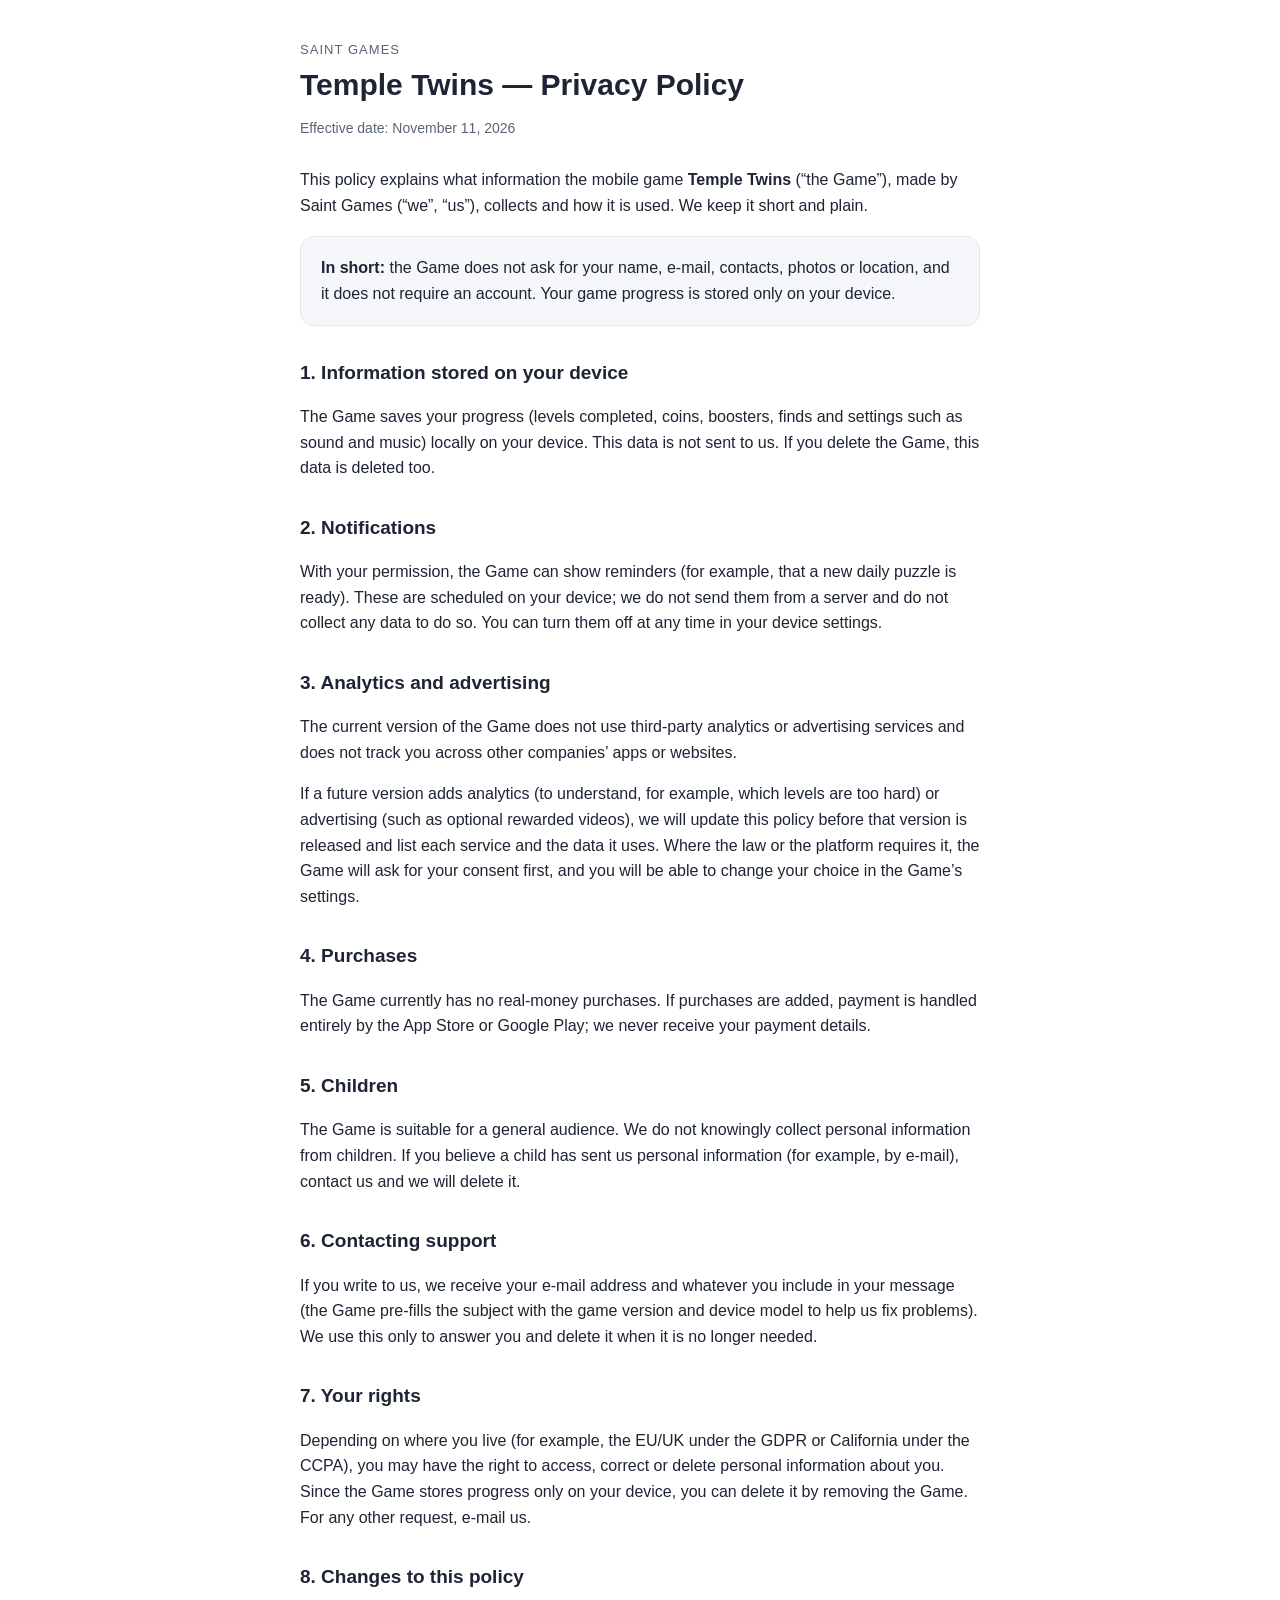
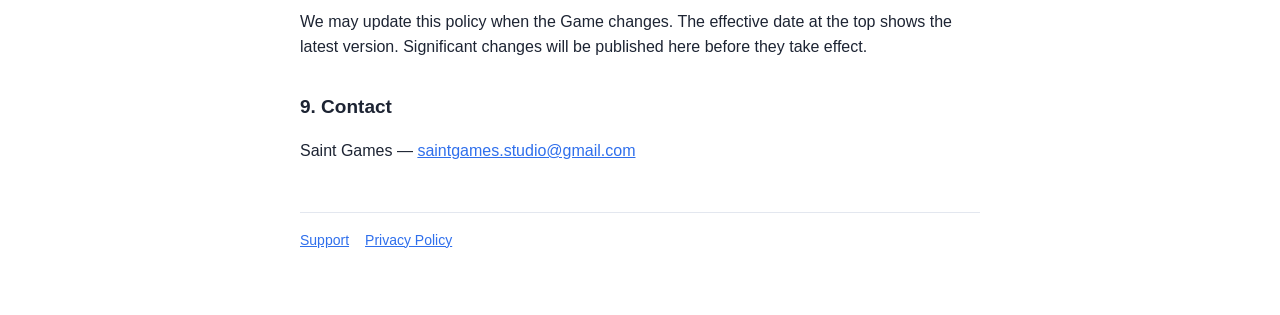
==== templetwins/privacy.html @ 7a2d7cde "Add files via upload" ====
<!doctype html>
<html lang="en">
<head>
<meta charset="utf-8">
<meta name="viewport" content="width=device-width, initial-scale=1">
<title>Temple Twins — Privacy Policy</title>
<link rel="stylesheet" href="../style.css">
</head>
<body>
<main>
  <header>
    <p class="studio">Saint Games</p>
    <h1>Temple Twins — Privacy Policy</h1>
    <p class="muted">Effective date: November 11, 2026</p>
  </header>

  <p>This policy explains what information the mobile game <strong>Temple Twins</strong> (“the Game”), made by Saint Games (“we”, “us”), collects and how it is used. We keep it short and plain.</p>

  <div class="card">
    <strong>In short:</strong> the Game does not ask for your name, e-mail, contacts, photos or location, and it does not require an account. Your game progress is stored only on your device.
  </div>

  <h2>1. Information stored on your device</h2>
  <p>The Game saves your progress (levels completed, coins, boosters, finds and settings such as sound and music) locally on your device. This data is not sent to us. If you delete the Game, this data is deleted too.</p>

  <h2>2. Notifications</h2>
  <p>With your permission, the Game can show reminders (for example, that a new daily puzzle is ready). These are scheduled on your device; we do not send them from a server and do not collect any data to do so. You can turn them off at any time in your device settings.</p>

  <h2>3. Analytics and advertising</h2>
  <p>The current version of the Game does not use third-party analytics or advertising services and does not track you across other companies’ apps or websites.</p>
  <p>If a future version adds analytics (to understand, for example, which levels are too hard) or advertising (such as optional rewarded videos), we will update this policy before that version is released and list each service and the data it uses. Where the law or the platform requires it, the Game will ask for your consent first, and you will be able to change your choice in the Game’s settings.</p>

  <h2>4. Purchases</h2>
  <p>The Game currently has no real-money purchases. If purchases are added, payment is handled entirely by the App Store or Google Play; we never receive your payment details.</p>

  <h2>5. Children</h2>
  <p>The Game is suitable for a general audience. We do not knowingly collect personal information from children. If you believe a child has sent us personal information (for example, by e-mail), contact us and we will delete it.</p>

  <h2>6. Contacting support</h2>
  <p>If you write to us, we receive your e-mail address and whatever you include in your message (the Game pre-fills the subject with the game version and device model to help us fix problems). We use this only to answer you and delete it when it is no longer needed.</p>

  <h2>7. Your rights</h2>
  <p>Depending on where you live (for example, the EU/UK under the GDPR or California under the CCPA), you may have the right to access, correct or delete personal information about you. Since the Game stores progress only on your device, you can delete it by removing the Game. For any other request, e-mail us.</p>

  <h2>8. Changes to this policy</h2>
  <p>We may update this policy when the Game changes. The effective date at the top shows the latest version. Significant changes will be published here before they take effect.</p>

  <h2>9. Contact</h2>
  <p>Saint Games — <a href="mailto:saintgames.studio@gmail.com">saintgames.studio@gmail.com</a></p>

  <footer>
    <nav><a href="support.html">Support</a><a href="privacy.html">Privacy Policy</a></nav>
  </footer>
</main>
</body>
</html>
---- style.css ----
:root { --ink: #1d2433; --ink2: #5a6478; --line: #e3e7ef; --bg: #ffffff; --soft: #f5f7fb; --accent: #2f6fec; }
@media (prefers-color-scheme: dark) {
  :root { --ink: #e8ecf4; --ink2: #a3adc2; --line: #2c3446; --bg: #131826; --soft: #1a2133; --accent: #7aa5ff; }
}
* { box-sizing: border-box; }
body { margin: 0; background: var(--bg); color: var(--ink); font: 16px/1.6 -apple-system, BlinkMacSystemFont, "Segoe UI", Roboto, Helvetica, Arial, sans-serif; }
main { max-width: 720px; margin: 0 auto; padding: 40px 20px 64px; }
header { margin-bottom: 28px; }
.studio { font-size: 13px; letter-spacing: .08em; text-transform: uppercase; color: var(--ink2); margin: 0 0 6px; }
h1 { font-size: 30px; line-height: 1.2; margin: 0 0 6px; }
h2 { font-size: 19px; margin: 32px 0 8px; }
p, li { color: var(--ink); }
.muted { color: var(--ink2); font-size: 14px; }
ul { padding-left: 20px; }
a { color: var(--accent); }
.card { background: var(--soft); border: 1px solid var(--line); border-radius: 14px; padding: 18px 20px; margin: 18px 0; }
footer { margin-top: 48px; padding-top: 16px; border-top: 1px solid var(--line); font-size: 14px; color: var(--ink2); }
nav a { margin-right: 16px; }
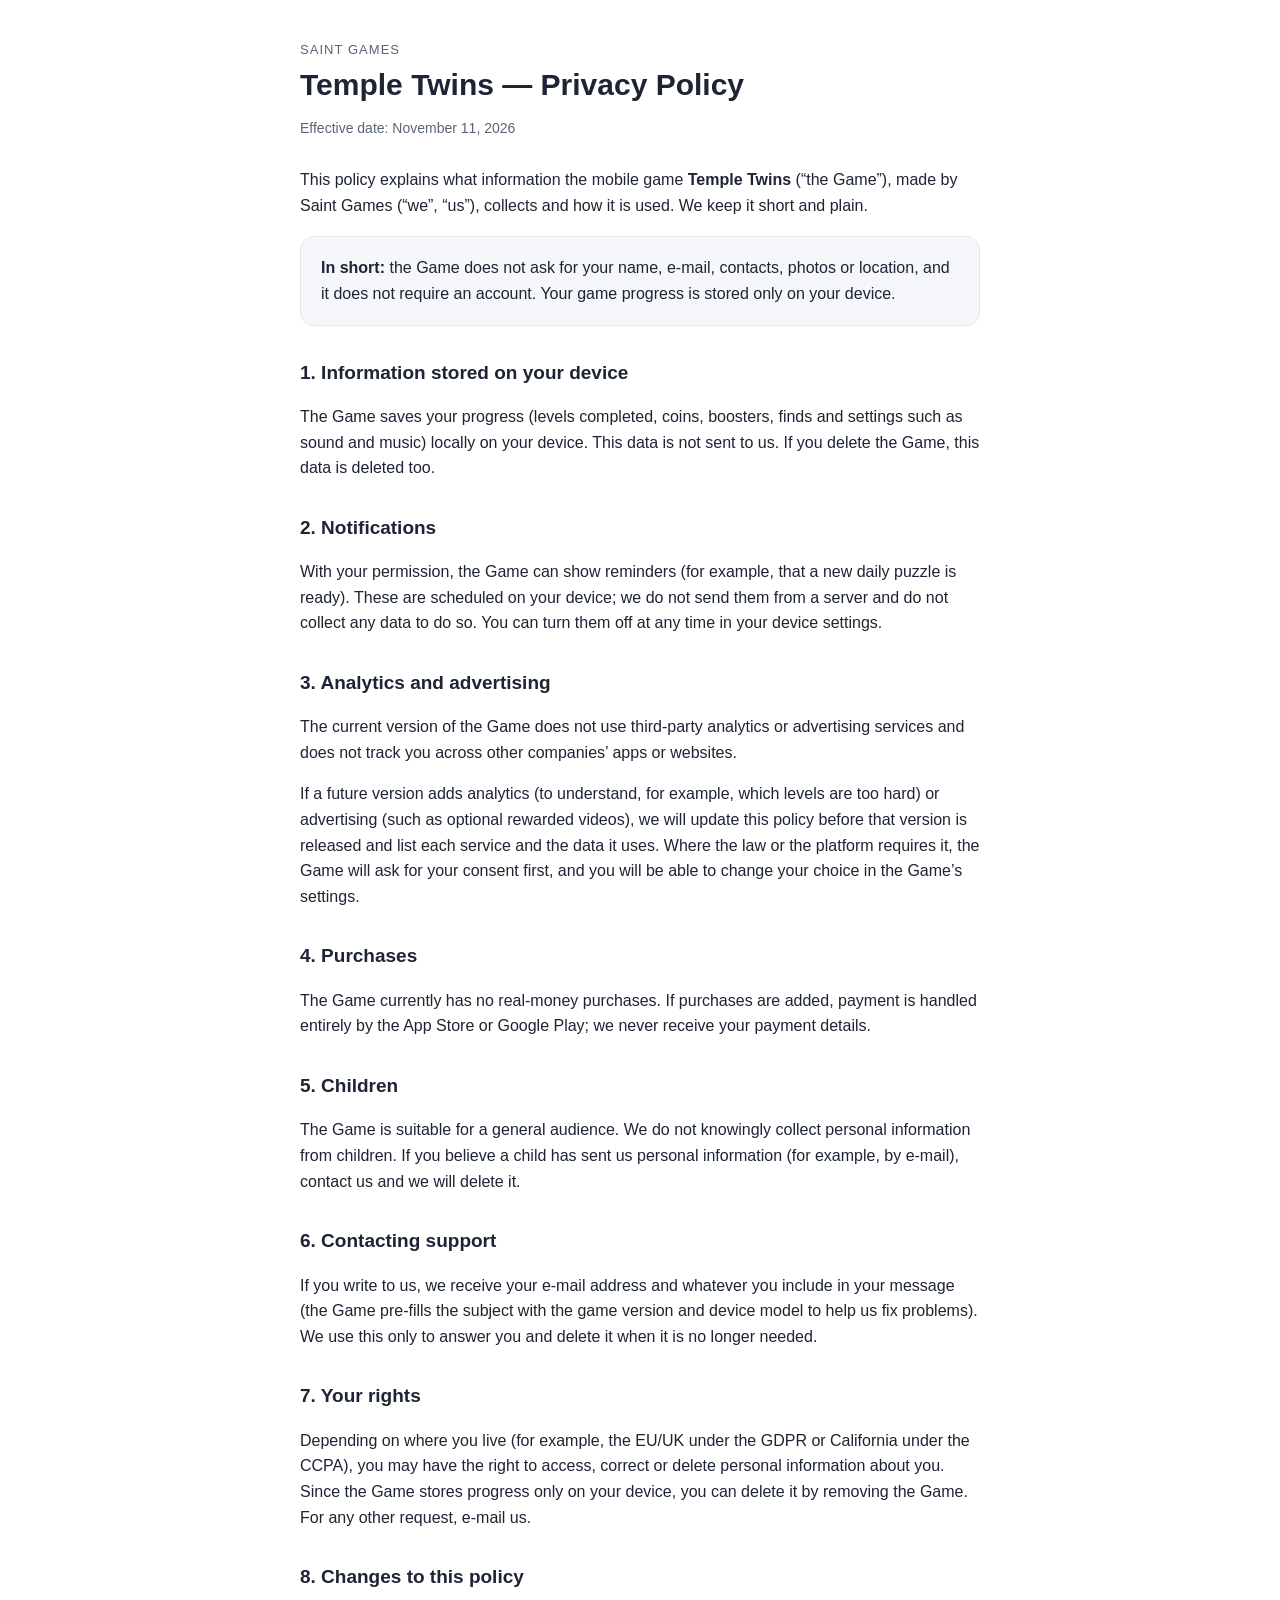
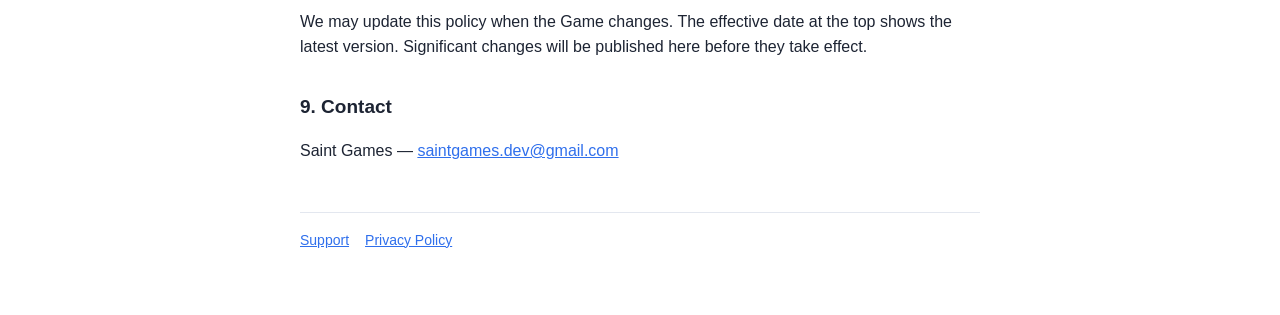
==== commit fe12974e: "Update privacy.html" ====
--- a/templetwins/privacy.html
+++ b/templetwins/privacy.html
@@ -46,7 +46,7 @@
   <p>We may update this policy when the Game changes. The effective date at the top shows the latest version. Significant changes will be published here before they take effect.</p>
 
   <h2>9. Contact</h2>
-  <p>Saint Games — <a href="mailto:saintgames.studio@gmail.com">saintgames.studio@gmail.com</a></p>
+  <p>Saint Games — <a href="mailto:saintgames.dev@gmail.com">saintgames.dev@gmail.com</a></p>
 
   <footer>
     <nav><a href="support.html">Support</a><a href="privacy.html">Privacy Policy</a></nav>
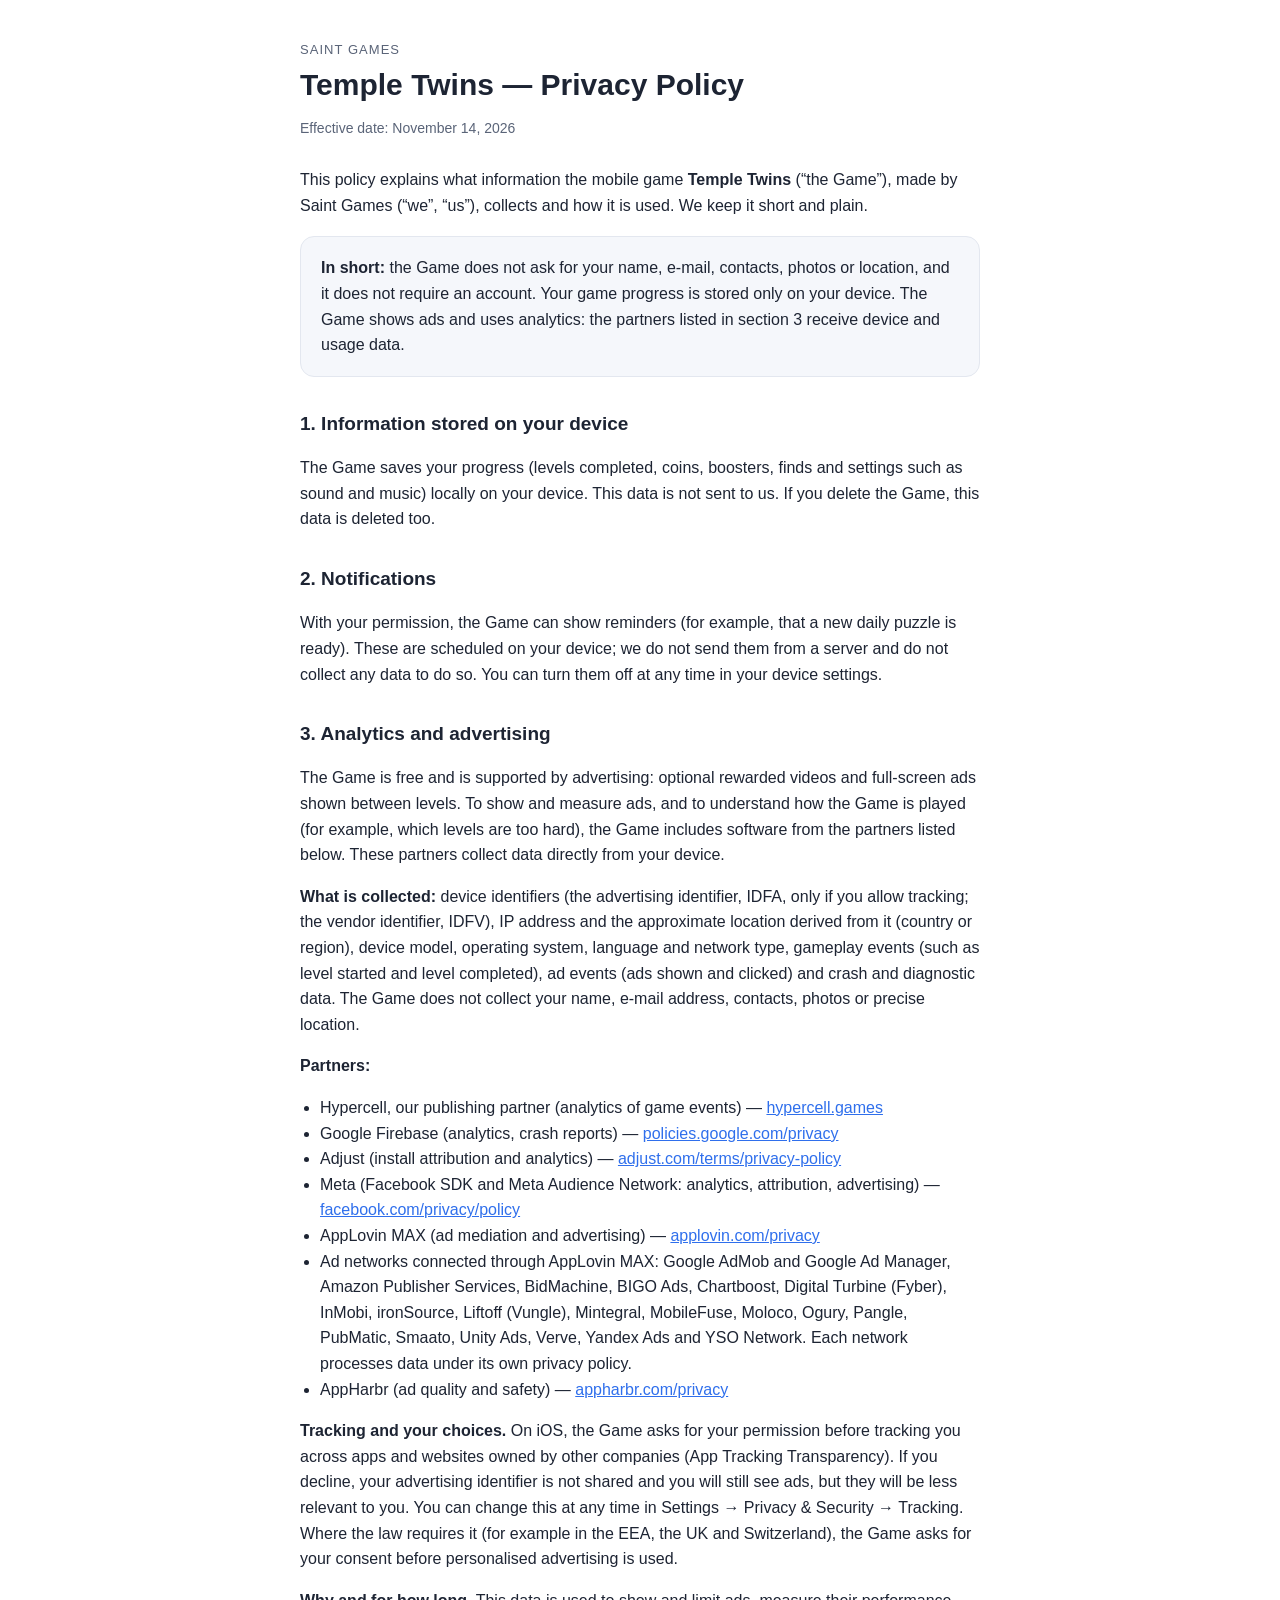
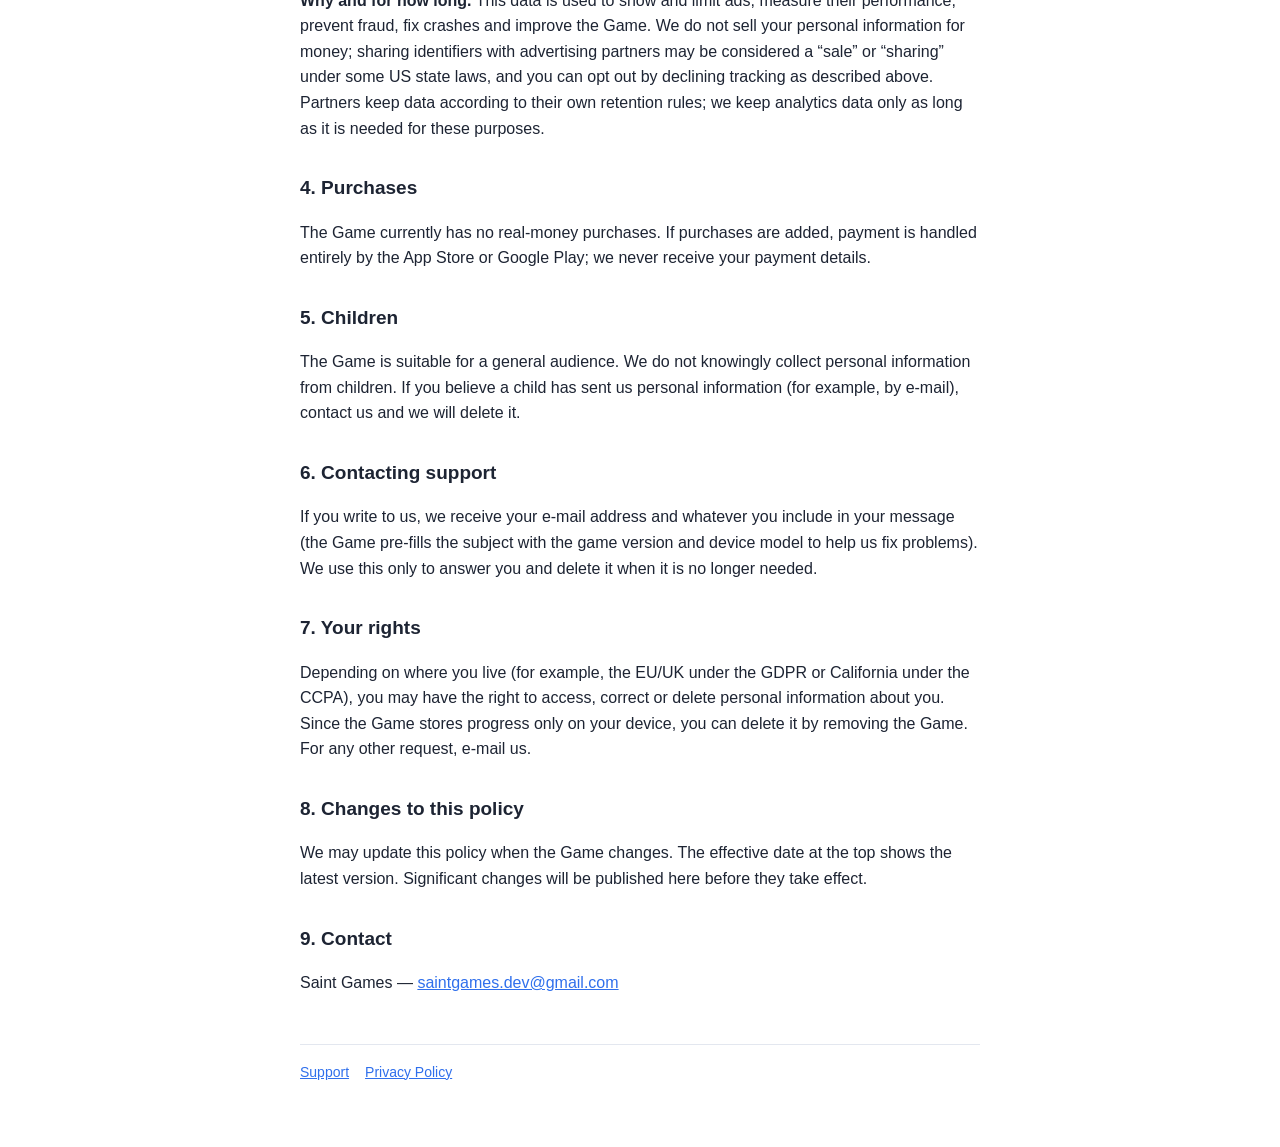
==== commit 24b169ff: "Privacy policy: describe ads and analytics partners Co-Authored-By: Claude Fable 5.2 <noreply@anthro" ====
--- a/templetwins/privacy.html
+++ b/templetwins/privacy.html
@@ -11,13 +11,13 @@
   <header>
     <p class="studio">Saint Games</p>
     <h1>Temple Twins — Privacy Policy</h1>
-    <p class="muted">Effective date: November 11, 2026</p>
+    <p class="muted">Effective date: November 14, 2026</p>
   </header>
 
   <p>This policy explains what information the mobile game <strong>Temple Twins</strong> (“the Game”), made by Saint Games (“we”, “us”), collects and how it is used. We keep it short and plain.</p>
 
   <div class="card">
-    <strong>In short:</strong> the Game does not ask for your name, e-mail, contacts, photos or location, and it does not require an account. Your game progress is stored only on your device.
+    <strong>In short:</strong> the Game does not ask for your name, e-mail, contacts, photos or location, and it does not require an account. Your game progress is stored only on your device. The Game shows ads and uses analytics: the partners listed in section 3 receive device and usage data.
   </div>
 
   <h2>1. Information stored on your device</h2>
@@ -27,8 +27,20 @@
   <p>With your permission, the Game can show reminders (for example, that a new daily puzzle is ready). These are scheduled on your device; we do not send them from a server and do not collect any data to do so. You can turn them off at any time in your device settings.</p>
 
   <h2>3. Analytics and advertising</h2>
-  <p>The current version of the Game does not use third-party analytics or advertising services and does not track you across other companies’ apps or websites.</p>
-  <p>If a future version adds analytics (to understand, for example, which levels are too hard) or advertising (such as optional rewarded videos), we will update this policy before that version is released and list each service and the data it uses. Where the law or the platform requires it, the Game will ask for your consent first, and you will be able to change your choice in the Game’s settings.</p>
+  <p>The Game is free and is supported by advertising: optional rewarded videos and full-screen ads shown between levels. To show and measure ads, and to understand how the Game is played (for example, which levels are too hard), the Game includes software from the partners listed below. These partners collect data directly from your device.</p>
+  <p><strong>What is collected:</strong> device identifiers (the advertising identifier, IDFA, only if you allow tracking; the vendor identifier, IDFV), IP address and the approximate location derived from it (country or region), device model, operating system, language and network type, gameplay events (such as level started and level completed), ad events (ads shown and clicked) and crash and diagnostic data. The Game does not collect your name, e-mail address, contacts, photos or precise location.</p>
+  <p><strong>Partners:</strong></p>
+  <ul>
+    <li>Hypercell, our publishing partner (analytics of game events) — <a href="https://hypercell.games">hypercell.games</a></li>
+    <li>Google Firebase (analytics, crash reports) — <a href="https://policies.google.com/privacy">policies.google.com/privacy</a></li>
+    <li>Adjust (install attribution and analytics) — <a href="https://www.adjust.com/terms/privacy-policy/">adjust.com/terms/privacy-policy</a></li>
+    <li>Meta (Facebook SDK and Meta Audience Network: analytics, attribution, advertising) — <a href="https://www.facebook.com/privacy/policy/">facebook.com/privacy/policy</a></li>
+    <li>AppLovin MAX (ad mediation and advertising) — <a href="https://www.applovin.com/privacy/">applovin.com/privacy</a></li>
+    <li>Ad networks connected through AppLovin MAX: Google AdMob and Google Ad Manager, Amazon Publisher Services, BidMachine, BIGO Ads, Chartboost, Digital Turbine (Fyber), InMobi, ironSource, Liftoff (Vungle), Mintegral, MobileFuse, Moloco, Ogury, Pangle, PubMatic, Smaato, Unity Ads, Verve, Yandex Ads and YSO Network. Each network processes data under its own privacy policy.</li>
+    <li>AppHarbr (ad quality and safety) — <a href="https://appharbr.com/privacy/">appharbr.com/privacy</a></li>
+  </ul>
+  <p><strong>Tracking and your choices.</strong> On iOS, the Game asks for your permission before tracking you across apps and websites owned by other companies (App Tracking Transparency). If you decline, your advertising identifier is not shared and you will still see ads, but they will be less relevant to you. You can change this at any time in Settings → Privacy &amp; Security → Tracking. Where the law requires it (for example in the EEA, the UK and Switzerland), the Game asks for your consent before personalised advertising is used.</p>
+  <p><strong>Why and for how long.</strong> This data is used to show and limit ads, measure their performance, prevent fraud, fix crashes and improve the Game. We do not sell your personal information for money; sharing identifiers with advertising partners may be considered a “sale” or “sharing” under some US state laws, and you can opt out by declining tracking as described above. Partners keep data according to their own retention rules; we keep analytics data only as long as it is needed for these purposes.</p>
 
   <h2>4. Purchases</h2>
   <p>The Game currently has no real-money purchases. If purchases are added, payment is handled entirely by the App Store or Google Play; we never receive your payment details.</p>
